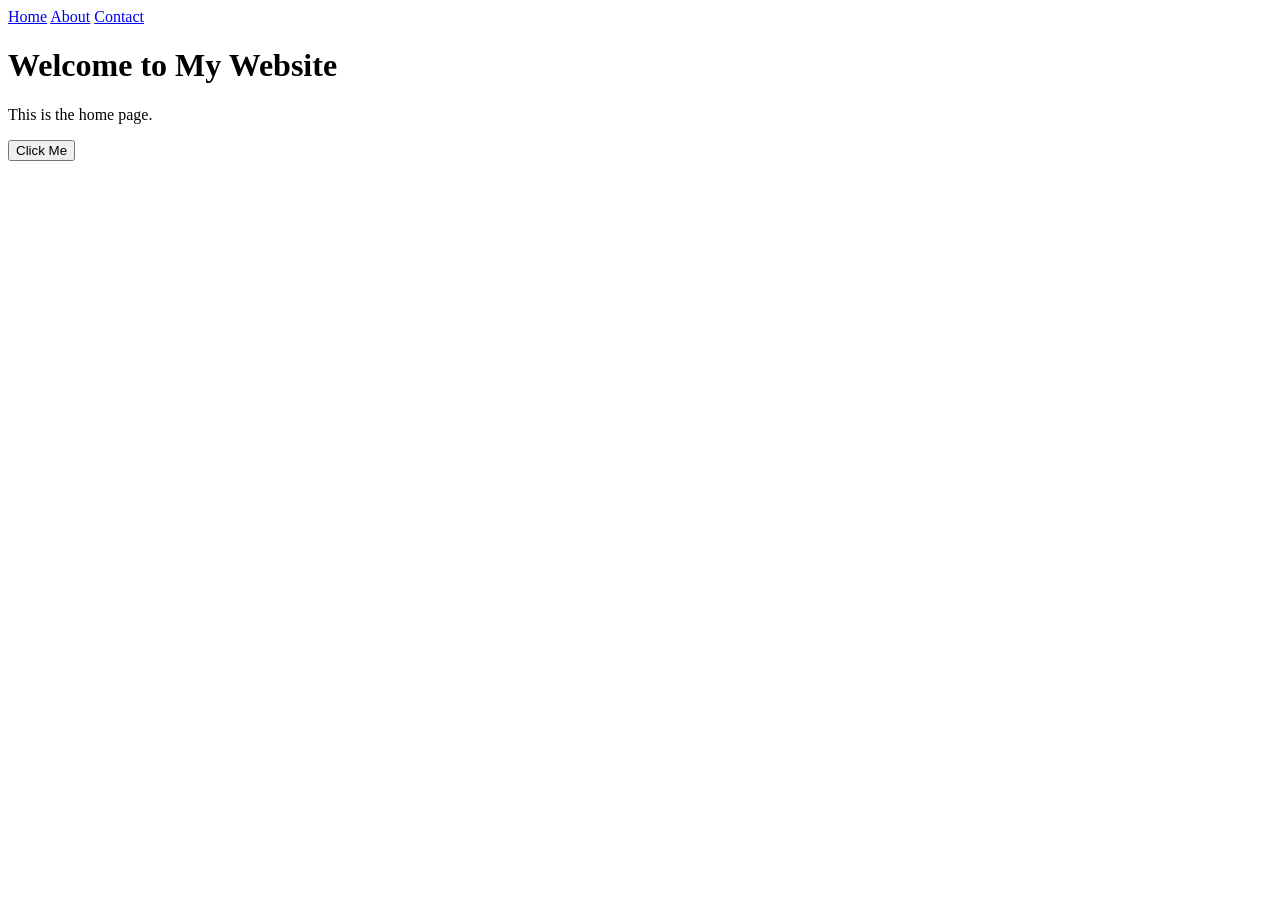
==== html/index.html @ c015706a "Activity" ====
<!DOCTYPE html>
<html>
<head>
    <title>Home Page</title>
    <link rel="stylesheet" href="style.css">
</head>
<body>

<div class="navbar">
    <a href="index.html">Home</a>
    <a href="about.html">About</a>
    <a href="contact.html">Contact</a>
</div>

<div class="container">
    <h1>Welcome to My Website</h1>
    <p>This is the home page.</p>
    <button onclick="showMessage()">Click Me</button>
</div>

<script src="script.js"></script>
</body>
</html>
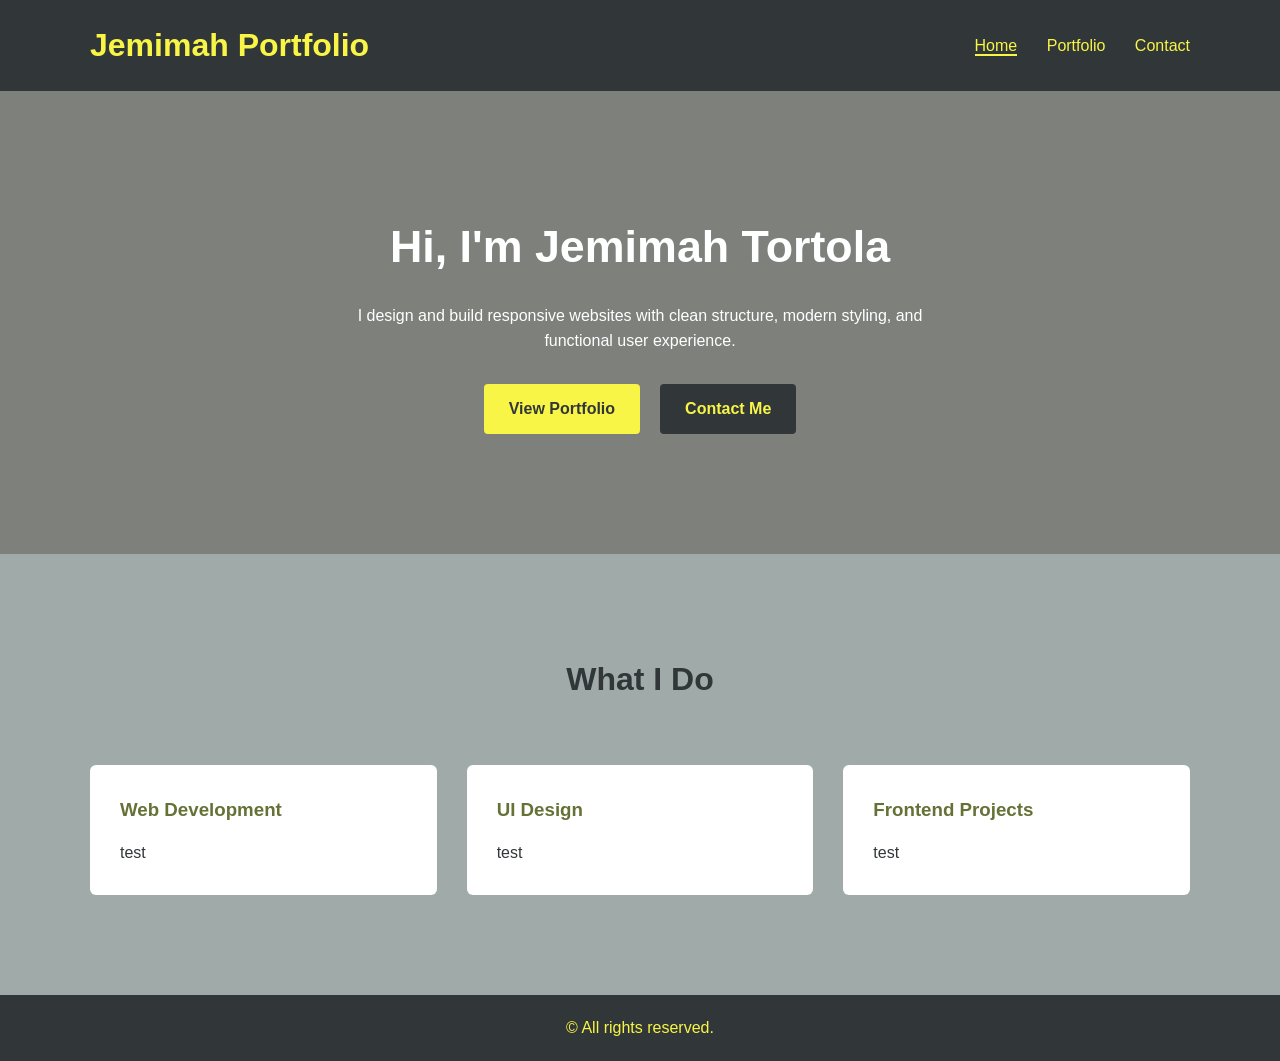
==== commit d384e8be: "Activity" ====
--- a/html/index.html
+++ b/html/index.html
@@ -1,23 +1,72 @@
 <!DOCTYPE html>
-<html>
+<html lang="en">
 <head>
-    <title>Home Page</title>
-    <link rel="stylesheet" href="style.css">
+    <meta charset="UTF-8">
+    <title>Home | Modern Site</title>
+    <meta name="viewport" content="width=device-width, initial-scale=1.0">
+    <link rel="stylesheet" href="../css/style.css">
 </head>
 <body>
 
-<div class="navbar">
-    <a href="index.html">Home</a>
-    <a href="about.html">About</a>
-    <a href="contact.html">Contact</a>
-</div>
+<header>
+    <div class="container nav-container">
+        <h1 class="logo">Jemimah Portfolio</h1>
+        <nav>
+            <a href="index.html" class="active">Home</a>
+            <a href="about.html">Portfolio</a>
+            <a href="contact.html">Contact</a>
+        </nav>
+    </div>
+</header>
 
-<div class="container">
-    <h1>Welcome to My Website</h1>
-    <p>This is the home page.</p>
-    <button onclick="showMessage()">Click Me</button>
-</div>
+<section class="hero">
+    <div class="container hero-content">
+        <h2>Hi, I'm Jemimah Tortola</h2>
+        <p>
+            I design and build responsive websites with clean structure,
+            modern styling, and functional user experience.
+        </p>
+        <div class="hero-buttons">
+            <a href="about.html" class="btn-primary">View Portfolio</a>
+            <a href="contact.html" class="btn-secondary">Contact Me</a>
+        </div>
+    </div>
+</section>
 
-<script src="script.js"></script>
+<section class="features">
+    <div class="container">
+        <h2 class="section-title">What I Do</h2>
+
+        <div class="feature-grid">
+
+            <div class="feature-card">
+                <h3>Web Development</h3>
+                <p>
+                    test
+                </p>
+            </div>
+
+            <div class="feature-card">
+                <h3>UI Design</h3>
+                <p>
+                    test
+                </p>
+            </div>
+
+            <div class="feature-card">
+                <h3>Frontend Projects</h3>
+                <p>
+                    test
+                </p>
+            </div>
+
+        </div>
+    </div>
+</section>
+
+<footer>
+    <p>© All rights reserved.</p>
+</footer>
+
 </body>
 </html>
--- a/css/style.css
+++ b/css/style.css
@@ -0,0 +1,245 @@
+@font-face {
+    font-family: 'HarmonyOS Sans';
+    src: url('https://db.onlinewebfonts.com/t/8c3c07f5fda2b5bdb9d9e29056dd97ab.woff2') format('woff2');
+}
+
+* {
+    margin: 0;
+    padding: 0;
+    box-sizing: border-box;
+    font-family: 'HarmonyOS Sans', sans-serif;
+}
+
+body {
+    background-color: #A0AAA9;
+    color: #313739;
+    line-height: 1.6;
+}
+
+.container {
+    width: 90%;
+    max-width: 1100px;
+    margin: auto;
+}
+
+/* Header */
+
+header {
+    background-color: #313739;
+    padding: 20px 0;
+}
+
+.nav-container {
+    display: flex;
+    justify-content: space-between;
+    align-items: center;
+}
+
+.logo {
+    color: #F8F546;
+    font-weight: 600;
+}
+
+nav a {
+    color: #F8F546;
+    text-decoration: none;
+    margin-left: 25px;
+    font-weight: 500;
+    transition: 0.3s;
+}
+
+nav a:hover {
+    color: #657136;
+}
+
+nav a.active {
+    border-bottom: 2px solid #F8F546;
+}
+
+/* Hero Section */
+
+.hero {
+    background-color: #7E807C;
+    padding: 120px 0;
+    text-align: center;
+    color: #ffffff;
+}
+
+.hero h2 {
+    font-size: 2.8rem;
+    margin-bottom: 20px;
+}
+
+.hero p {
+    max-width: 600px;
+    margin: 0 auto 30px;
+}
+
+.hero-buttons {
+    display: flex;
+    justify-content: center;
+    gap: 20px;
+    flex-wrap: wrap;
+}
+
+.btn-primary {
+    background-color: #F8F546;
+    color: #313739;
+    padding: 12px 25px;
+    text-decoration: none;
+    font-weight: 600;
+    border-radius: 4px;
+    transition: 0.3s;
+}
+
+.btn-primary:hover {
+    background-color: #657136;
+    color: #fff;
+}
+
+.btn-secondary {
+    background-color: #313739;
+    color: #F8F546;
+    padding: 12px 25px;
+    text-decoration: none;
+    font-weight: 600;
+    border-radius: 4px;
+    transition: 0.3s;
+}
+
+.btn-secondary:hover {
+    background-color: #657136;
+    color: #fff;
+}
+
+/* Features Section */
+
+.features {
+    background-color: #A0AAA9;
+    padding: 100px 0;
+}
+
+.section-title {
+    text-align: center;
+    margin-bottom: 60px;
+    font-size: 2rem;
+}
+
+.feature-grid {
+    display: flex;
+    gap: 30px;
+    flex-wrap: wrap;
+}
+
+.feature-card {
+    background-color: #ffffff;
+    padding: 30px;
+    flex: 1;
+    min-width: 250px;
+    border-radius: 6px;
+    transition: 0.3s;
+}
+
+.feature-card:hover {
+    transform: translateY(-5px);
+}
+
+.feature-card h3 {
+    margin-bottom: 15px;
+    color: #657136;
+}
+
+/* Portfolio Page */
+
+.portfolio-section {
+    background-color: #7E807C;
+    color: #ffffff;
+    padding: 100px 0;
+}
+
+.profile-card {
+    background-color: #313739;
+    padding: 30px;
+    text-align: center;
+    border-radius: 8px;
+}
+
+.profile-card img {
+    width: 180px;
+    height: 180px;
+    border-radius: 50%;
+    object-fit: cover;
+    margin-bottom: 20px;
+    border: 4px solid #F8F546;
+}
+
+.skill-list li,
+.interest-list li {
+    background-color: #657136;
+    padding: 10px;
+    margin-bottom: 10px;
+    border-radius: 4px;
+    color: #fff;
+}
+
+/* Contact Page */
+
+.contact-section {
+    background-color: #7E807C;
+    padding: 100px 0;
+}
+
+form {
+    max-width: 500px;
+    margin: 30px auto;
+    display: flex;
+    flex-direction: column;
+}
+
+input, textarea {
+    padding: 12px;
+    margin-bottom: 15px;
+    border: none;
+    border-radius: 4px;
+    background-color: #A0AAA9;
+    color: #313739;
+}
+
+button {
+    background-color: #F8F546;
+    color: #313739;
+    padding: 12px;
+    border: none;
+    font-weight: 600;
+    border-radius: 4px;
+    cursor: pointer;
+    transition: 0.3s;
+}
+
+button:hover {
+    background-color: #657136;
+    color: #fff;
+}
+
+footer {
+    background-color: #313739;
+    color: #F8F546;
+    text-align: center;
+    padding: 20px 0;
+}
+
+/* Responsive */
+
+@media (max-width: 768px) {
+    .nav-container {
+        flex-direction: column;
+    }
+
+    .feature-grid {
+        flex-direction: column;
+    }
+
+    .hero h2 {
+        font-size: 2rem;
+    }
+}
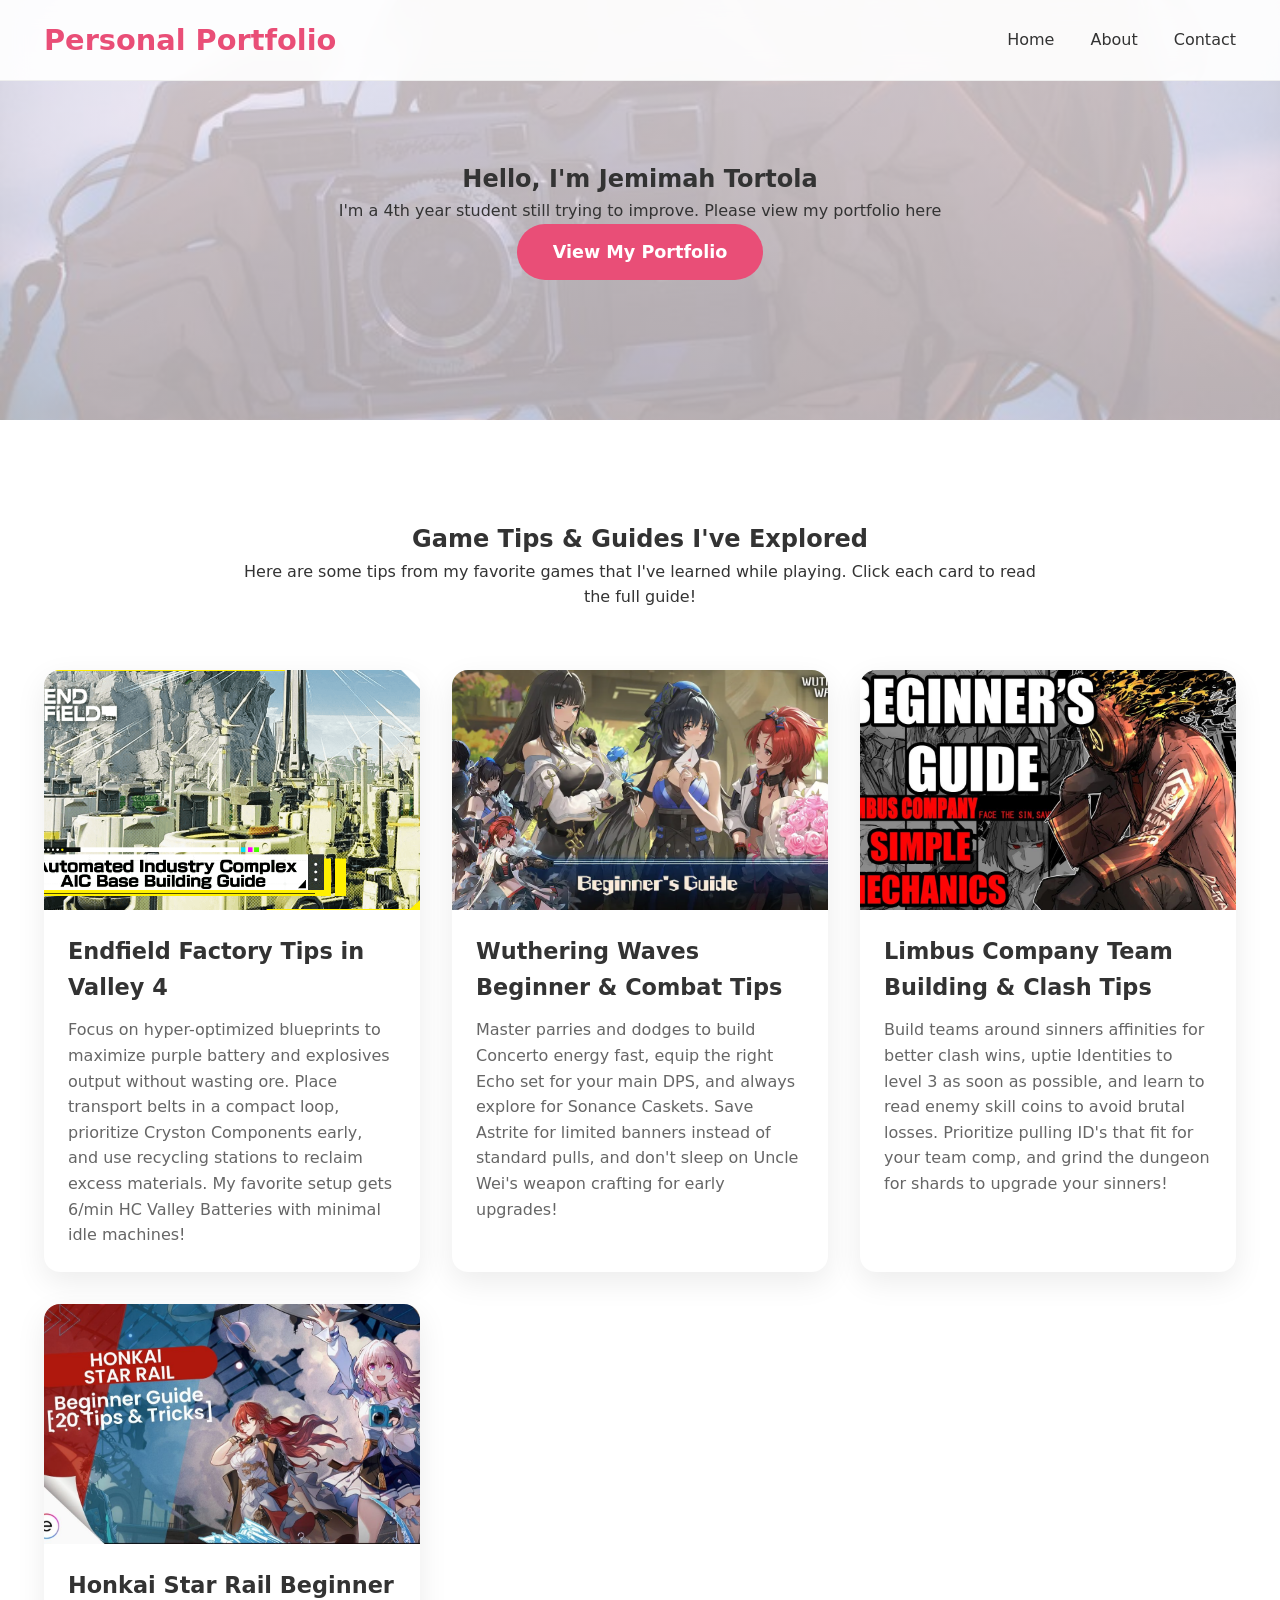
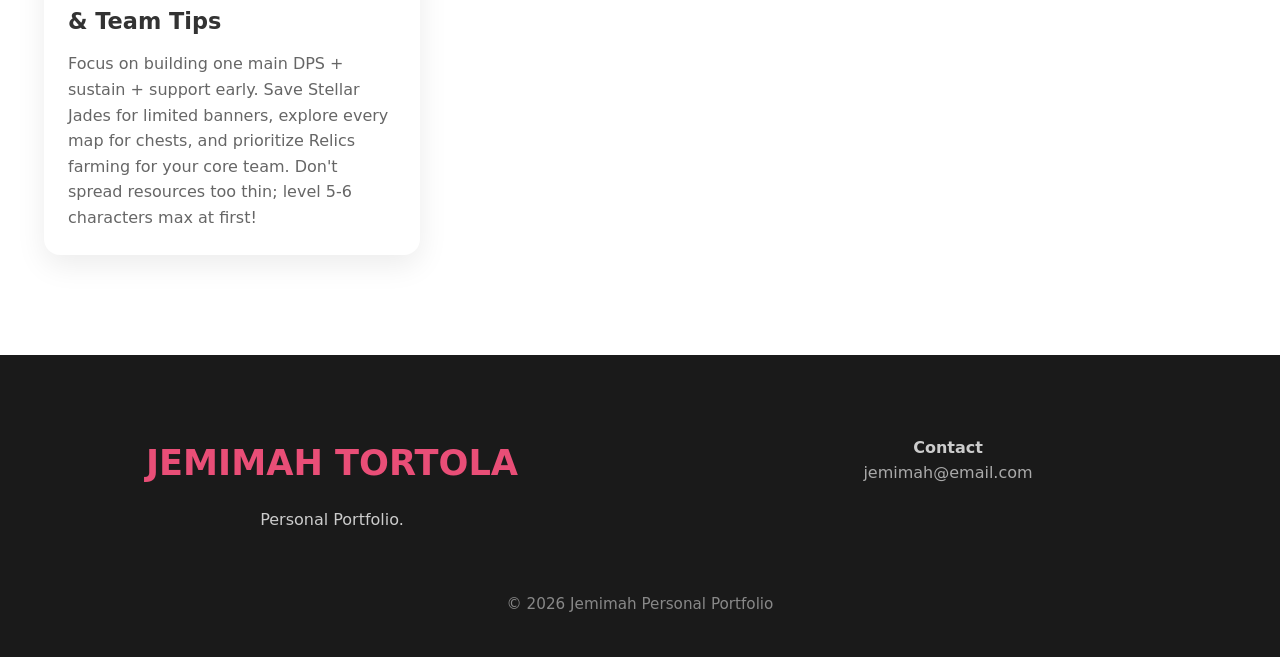
==== commit 921c5a81: "act3" ====
--- a/html/index.html
+++ b/html/index.html
@@ -1,72 +1,104 @@
 <!DOCTYPE html>
 <html lang="en">
 <head>
-    <meta charset="UTF-8">
-    <title>Home | Modern Site</title>
-    <meta name="viewport" content="width=device-width, initial-scale=1.0">
-    <link rel="stylesheet" href="../css/style.css">
+  <meta charset="UTF-8" />
+  <meta name="viewport" content="width=device-width, initial-scale=1.0"/>
+  <title>Portfolio</title>
+  <link rel="stylesheet" href="../css/style.css">
 </head>
 <body>
 
-<header>
-    <div class="container nav-container">
-        <h1 class="logo">Jemimah Portfolio</h1>
-        <nav>
-            <a href="index.html" class="active">Home</a>
-            <a href="about.html">Portfolio</a>
-            <a href="contact.html">Contact</a>
-        </nav>
+  <header>
+    <div class="container">
+      <nav>
+        <div class="logo">Personal Portfolio</div>
+        <ul class="nav-links">
+          <li><a href="index.html">Home</a></li>
+          <li><a href="about.html">About</a></li>
+          <li><a href="contact.html">Contact</a></li>
+        </ul>
+      </nav>
     </div>
-</header>
+  </header>
 
-<section class="hero">
-    <div class="container hero-content">
-        <h2>Hi, I'm Jemimah Tortola</h2>
-        <p>
-            I design and build responsive websites with clean structure,
-            modern styling, and functional user experience.
-        </p>
-        <div class="hero-buttons">
-            <a href="about.html" class="btn-primary">View Portfolio</a>
-            <a href="contact.html" class="btn-secondary">Contact Me</a>
+  <section class="hero">
+    <div class="container">
+      <h1>Hello, I'm Jemimah Tortola</h1>
+      <p>I'm a 4th year student still trying to improve. Please view my portfolio here</p>
+      <a href="about.html" class="btn">View My Portfolio</a>
+    </div>
+  </section>
+
+  <section class="section" id="projects">
+    <div class="container">
+      <div style="text-align:center; max-width:800px; margin:0 auto 60px;">
+        <h2>Game Tips & Guides I've Explored</h2>
+        <p>Here are some tips from my favorite games that I've learned while playing. Click each card to read the full guide!</p>
+      </div>
+
+      <div class="cards">
+        <a href="https://mobalytics.gg/arknights-endfield/bases/blueprints" class="card-link">
+          <div class="card">
+            <img src="../images/endfield.png" alt="Endfield factory setup">
+            <div class="card-body">
+              <h3>Endfield Factory Tips in Valley 4</h3>
+              <p>Focus on hyper-optimized blueprints to maximize purple battery and explosives output without wasting ore. Place transport belts in a compact loop, prioritize Cryston Components early, and use recycling stations to reclaim excess materials. My favorite setup gets 6/min HC Valley Batteries with minimal idle machines!</p>
+            </div>
+          </div>
+        </a>
+
+        <a href="https://www.prydwen.gg/wuthering-waves/guides/beginner-guide/" class="card-link">
+          <div class="card">
+            <img src="../images/wuwa.webp" alt="Wuthering Waves combat and echoes">
+            <div class="card-body">
+              <h3>Wuthering Waves Beginner & Combat Tips</h3>
+              <p>Master parries and dodges to build Concerto energy fast, equip the right Echo set for your main DPS, and always explore for Sonance Caskets. Save Astrite for limited banners instead of standard pulls, and don't sleep on Uncle Wei's weapon crafting for early upgrades!</p>
+            </div>
+          </div>
+        </a>
+
+        <a href="https://www.prydwen.gg/limbus-company/guides/beginner-guide/" class="card-link">
+          <div class="card">
+            <img src="../images/limbus.jpg" alt="Limbus Company team clash">
+            <div class="card-body">
+              <h3>Limbus Company Team Building & Clash Tips</h3>
+              <p>Build teams around sinners affinities for better clash wins, uptie Identities to level 3 as soon as possible, and learn to read enemy skill coins to avoid brutal losses. Prioritize pulling ID's that fit for your team comp, and grind the dungeon for shards to upgrade your sinners!</p>
+            </div>
+          </div>
+        </a>
+        
+        <a href="https://www.prydwen.gg/star-rail/guides/early-progression/" class="card-link">
+          <div class="card">
+            <img src="../images/hsr.jpg" alt="Honkai Star Rail team combat">
+            <div class="card-body">
+              <h3>Honkai Star Rail Beginner & Team Tips</h3>
+              <p>Focus on building one main DPS + sustain + support early. Save Stellar Jades for limited banners, explore every map for chests, and prioritize Relics farming for your core team. Don't spread resources too thin; level 5-6 characters max at first!</p>
+            </div>
+          </div>
+        </a>
+      </div>
+    </div>
+  </section>
+
+
+  <footer>
+    <div class="container">
+      <div class="footer-grid">
+        <div>
+          <div class="footer-logo">JEMIMAH TORTOLA</div>
+          <p>Personal Portfolio.</p>
         </div>
+        <div>
+          <h4>Contact</h4>
+          <a href="contact.html">jemimah@email.com</a>
+        </div>
+      </div>
+      <div class="copyright">
+        © 2026 Jemimah Personal Portfolio
+      </div>
     </div>
-</section>
+  </footer>
 
-<section class="features">
-    <div class="container">
-        <h2 class="section-title">What I Do</h2>
-
-        <div class="feature-grid">
-
-            <div class="feature-card">
-                <h3>Web Development</h3>
-                <p>
-                    test
-                </p>
-            </div>
-
-            <div class="feature-card">
-                <h3>UI Design</h3>
-                <p>
-                    test
-                </p>
-            </div>
-
-            <div class="feature-card">
-                <h3>Frontend Projects</h3>
-                <p>
-                    test
-                </p>
-            </div>
-
-        </div>
-    </div>
-</section>
-
-<footer>
-    <p>© All rights reserved.</p>
-</footer>
-
+  <script src="script.js"></script>
 </body>
 </html>
--- a/css/style.css
+++ b/css/style.css
@@ -1,245 +1,239 @@
-@font-face {
-    font-family: 'HarmonyOS Sans';
-    src: url('https://db.onlinewebfonts.com/t/8c3c07f5fda2b5bdb9d9e29056dd97ab.woff2') format('woff2');
+:root {
+  --accent:   #e94e77;
+  --text:     #333;
+  --light:    #f9f9f9;
+  --dark:     #1a1a1a;
+  --card-bg:  white;
+  --shadow:   0 10px 30px rgba(0,0,0,0.08);
 }
 
 * {
-    margin: 0;
-    padding: 0;
-    box-sizing: border-box;
-    font-family: 'HarmonyOS Sans', sans-serif;
+  margin: 0;
+  padding: 0;
+  box-sizing: border-box;
 }
 
 body {
-    background-color: #A0AAA9;
-    color: #313739;
-    line-height: 1.6;
+  font-family: system-ui, -apple-system, sans-serif;
+  color: var(--text);
+  line-height: 1.6;
+  background: white;
 }
 
 .container {
-    width: 90%;
-    max-width: 1100px;
-    margin: auto;
-}
-
-/* Header */
+  width: 100%;
+  max-width: 1240px;
+  margin: 0 auto;
+  padding: 0 24px;
+}
 
 header {
-    background-color: #313739;
-    padding: 20px 0;
-}
-
-.nav-container {
-    display: flex;
-    justify-content: space-between;
-    align-items: center;
+  position: fixed;
+  top: 0;
+  width: 100%;
+  z-index: 1000;
+  background: rgba(255,255,255,0.92);
+  backdrop-filter: blur(12px);
+  border-bottom: 1px solid #eee;
+  transition: all 0.3s;
+}
+
+nav {
+  display: flex;
+  justify-content: space-between;
+  align-items: center;
+  height: 80px;
 }
 
 .logo {
-    color: #F8F546;
-    font-weight: 600;
-}
-
-nav a {
-    color: #F8F546;
-    text-decoration: none;
-    margin-left: 25px;
-    font-weight: 500;
-    transition: 0.3s;
-}
-
-nav a:hover {
-    color: #657136;
-}
-
-nav a.active {
-    border-bottom: 2px solid #F8F546;
-}
-
-/* Hero Section */
-
-.hero {
-    background-color: #7E807C;
-    padding: 120px 0;
-    text-align: center;
-    color: #ffffff;
-}
-
-.hero h2 {
-    font-size: 2.8rem;
-    margin-bottom: 20px;
-}
-
-.hero p {
-    max-width: 600px;
-    margin: 0 auto 30px;
-}
-
-.hero-buttons {
-    display: flex;
-    justify-content: center;
-    gap: 20px;
-    flex-wrap: wrap;
-}
-
-.btn-primary {
-    background-color: #F8F546;
-    color: #313739;
-    padding: 12px 25px;
-    text-decoration: none;
-    font-weight: 600;
-    border-radius: 4px;
-    transition: 0.3s;
-}
-
-.btn-primary:hover {
-    background-color: #657136;
-    color: #fff;
-}
-
-.btn-secondary {
-    background-color: #313739;
-    color: #F8F546;
-    padding: 12px 25px;
-    text-decoration: none;
-    font-weight: 600;
-    border-radius: 4px;
-    transition: 0.3s;
-}
-
-.btn-secondary:hover {
-    background-color: #657136;
-    color: #fff;
-}
-
-/* Features Section */
-
-.features {
-    background-color: #A0AAA9;
-    padding: 100px 0;
-}
-
-.section-title {
-    text-align: center;
-    margin-bottom: 60px;
-    font-size: 2rem;
-}
-
-.feature-grid {
-    display: flex;
-    gap: 30px;
-    flex-wrap: wrap;
-}
-
-.feature-card {
-    background-color: #ffffff;
+  font-size: 1.8rem;
+  font-weight: 800;
+  color: var(--accent);
+}
+
+.nav-links {
+  display: flex;
+  gap: 36px;
+  list-style: none;
+}
+
+.nav-links a {
+  color: var(--text);
+  text-decoration: none;
+  font-weight: 500;
+  transition: color 0.2s;
+}
+
+.nav-links a:hover {
+  color: var(--accent);
+}
+
+.menu-toggle {
+  display: none;
+  font-size: 1.8rem;
+  cursor: pointer;
+  color: var(--text);
+}
+
+
+
+.btn {
+  display: inline-block;
+  background: var(--accent);
+  color: white;
+  padding: 14px 36px;
+  border-radius: 50px;
+  text-decoration: none;
+  font-weight: 600;
+  font-size: 1.1rem;
+  transition: all 0.25s;
+}
+
+.btn:hover {
+  background: #d43f6a;
+  transform: translateY(-3px);
+}
+
+.section {
+  padding: 100px 0;
+}
+
+.cards {
+  display: grid;
+  grid-template-columns: repeat(auto-fit, minmax(320px, 1fr));
+  gap: 32px;
+  margin-top: 40px;
+}
+
+.card-link {
+  text-decoration: none;
+  color: inherit;
+  display: block;
+  height: 100%;
+}
+
+.card {
+  background: var(--card-bg);
+  border-radius: 16px;
+  overflow: hidden;
+  box-shadow: var(--shadow);
+  transition: transform 0.3s ease, box-shadow 0.3s ease, 0.3s;
+  height: 100%;
+  display: flex;
+  flex-direction: column;
+}
+
+.card:hover {
+  transform: translateY(-12px);
+  box-shadow: 0 20px 50px rgba(0,0,0,0.14);
+  background: #fffaf5;
+}
+
+.card img {
+  width: 100%;
+  height: 240px;
+  object-fit: cover;
+  object-position: center;
+}
+
+.card-body {
+  padding: 24px;
+  flex-grow: 1;
+  display: flex;
+  flex-direction: column;
+}
+
+.card h3 {
+  font-size: 1.4rem;
+  margin-bottom: 12px;
+  color: var(--text);
+  transition: color 0.3s;
+}
+
+.card:hover h3 {
+  color: var(--accent);
+}
+
+.card p {
+  color: #666;
+  font-size: 1rem;
+  flex-grow: 1;
+}
+
+footer {
+  background: var(--dark);
+  color: #ccc;
+  padding: 80px 0 40px;
+  text-align: center;
+}
+
+.footer-grid {
+  display: grid;
+  grid-template-columns: repeat(auto-fit, minmax(200px, 1fr));
+  gap: 40px;
+  margin-bottom: 60px;
+}
+
+.footer-logo {
+  font-size: 2.2rem;
+  font-weight: 800;
+  color: var(--accent);
+  margin-bottom: 1rem;
+}
+
+footer a {
+  color: #aaa;
+  text-decoration: none;
+  display: block;
+  margin-bottom: 0.8rem;
+}
+
+footer a:hover {
+  color: white;
+}
+
+.copyright {
+  margin-top: 40px;
+  font-size: 0.95rem;
+  color: #888;
+}
+
+@media (max-width: 820px) {
+  .menu-toggle { display: block; }
+  .nav-links {
+    position: absolute;
+    top: 80px; left: 0; right: 0;
+    background: white;
+    flex-direction: column;
     padding: 30px;
-    flex: 1;
-    min-width: 250px;
-    border-radius: 6px;
-    transition: 0.3s;
-}
-
-.feature-card:hover {
-    transform: translateY(-5px);
-}
-
-.feature-card h3 {
-    margin-bottom: 15px;
-    color: #657136;
-}
-
-/* Portfolio Page */
-
-.portfolio-section {
-    background-color: #7E807C;
-    color: #ffffff;
-    padding: 100px 0;
-}
-
-.profile-card {
-    background-color: #313739;
-    padding: 30px;
-    text-align: center;
-    border-radius: 8px;
-}
-
-.profile-card img {
-    width: 180px;
-    height: 180px;
-    border-radius: 50%;
-    object-fit: cover;
-    margin-bottom: 20px;
-    border: 4px solid #F8F546;
-}
-
-.skill-list li,
-.interest-list li {
-    background-color: #657136;
-    padding: 10px;
-    margin-bottom: 10px;
-    border-radius: 4px;
-    color: #fff;
-}
-
-/* Contact Page */
-
-.contact-section {
-    background-color: #7E807C;
-    padding: 100px 0;
-}
-
-form {
-    max-width: 500px;
-    margin: 30px auto;
-    display: flex;
-    flex-direction: column;
-}
-
-input, textarea {
-    padding: 12px;
-    margin-bottom: 15px;
-    border: none;
-    border-radius: 4px;
-    background-color: #A0AAA9;
-    color: #313739;
-}
-
-button {
-    background-color: #F8F546;
-    color: #313739;
-    padding: 12px;
-    border: none;
-    font-weight: 600;
-    border-radius: 4px;
-    cursor: pointer;
-    transition: 0.3s;
-}
-
-button:hover {
-    background-color: #657136;
-    color: #fff;
-}
-
-footer {
-    background-color: #313739;
-    color: #F8F546;
-    text-align: center;
-    padding: 20px 0;
-}
-
-/* Responsive */
-
-@media (max-width: 768px) {
-    .nav-container {
-        flex-direction: column;
-    }
-
-    .feature-grid {
-        flex-direction: column;
-    }
-
-    .hero h2 {
-        font-size: 2rem;
-    }
-}+    gap: 24px;
+    transform: translateY(-100%);
+    opacity: 0;
+    transition: all 0.4s ease;
+    box-shadow: 0 10px 20px rgba(0,0,0,0.1);
+  }
+  .nav-links.active {
+    transform: translateY(0);
+    opacity: 1;
+  }
+}
+
+@media (min-width: 1200px) {
+  .cards {
+    grid-template-columns: repeat(3, 1fr);
+  }
+
+  .hero {
+  background-image: 
+    linear-gradient(rgba(253, 242, 248, 0.75), rgba(253, 242, 248, 0.65)),
+    url("../images/picture.jpg");
+  background-size: cover;
+  background-position: center;
+  background-repeat: no-repeat;
+  padding: 160px 0 140px;          
+  text-align: center;
+  position: relative;
+}
+
+}
+
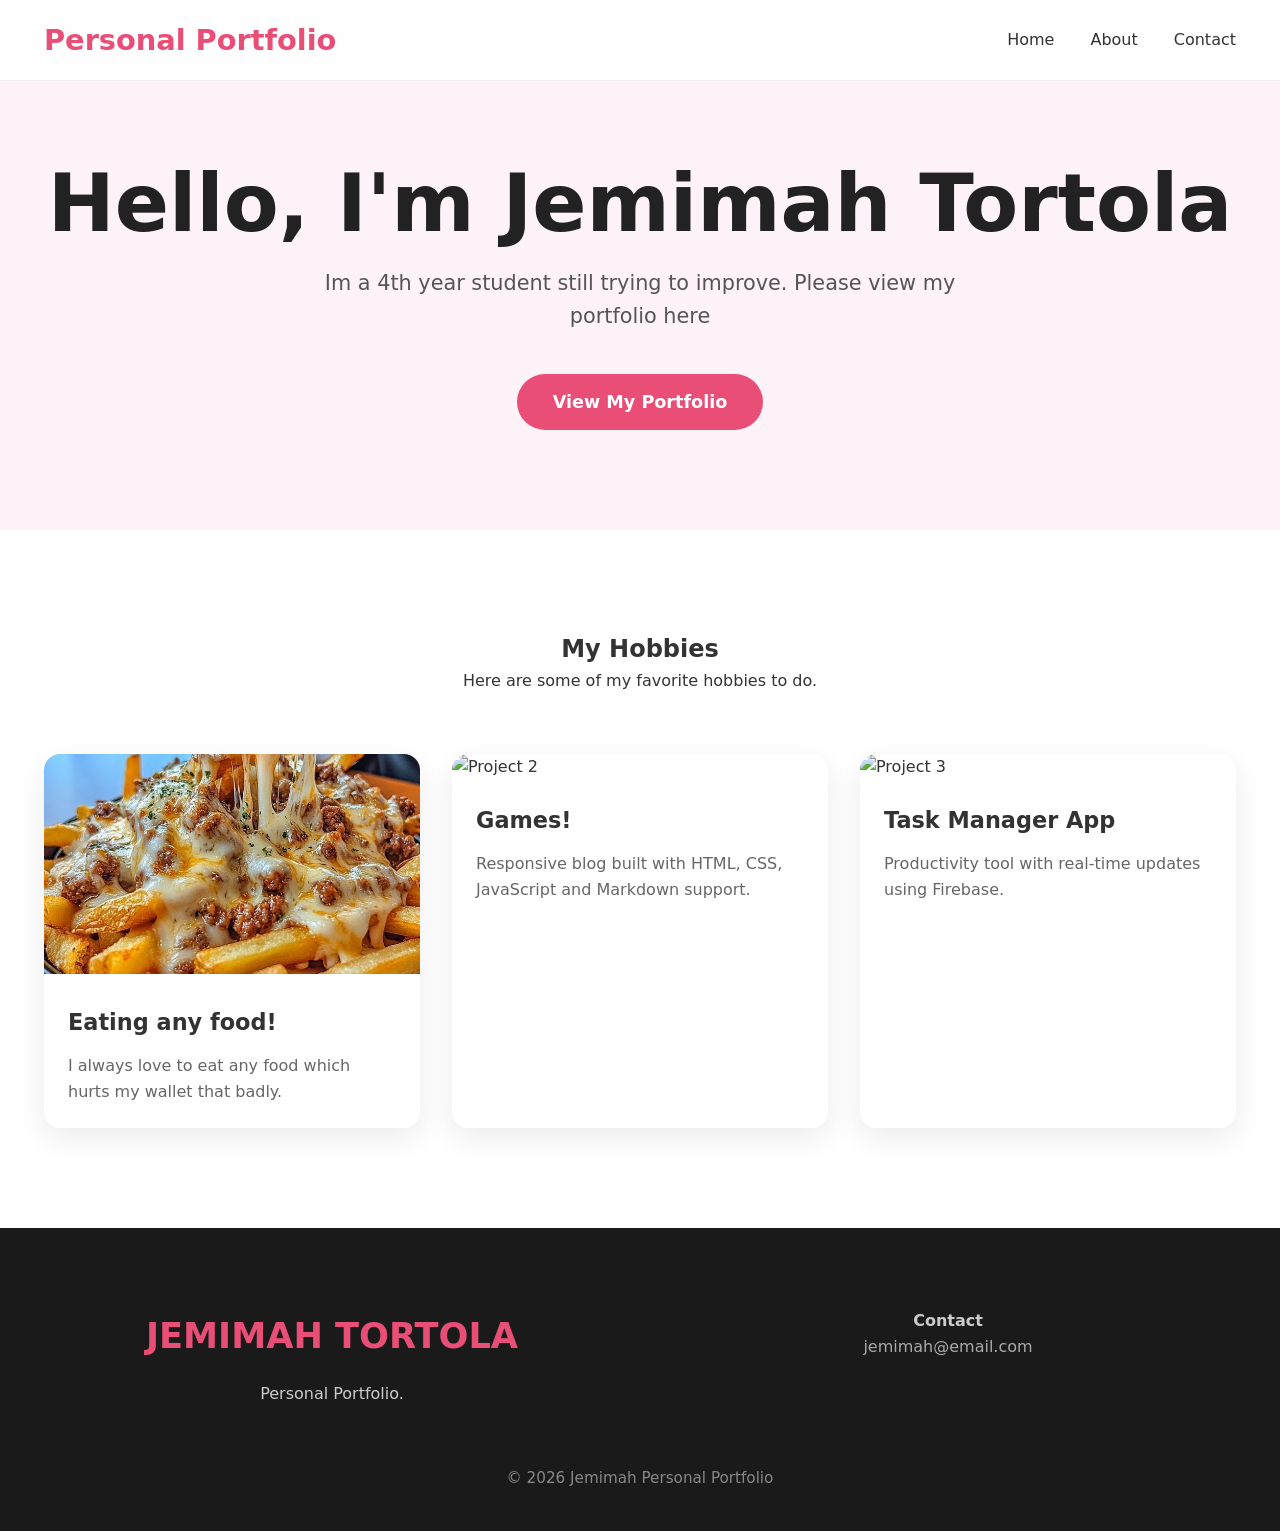
==== commit 42bcc30e: "act3" ====
--- a/html/index.html
+++ b/html/index.html
@@ -24,62 +24,43 @@
   <section class="hero">
     <div class="container">
       <h1>Hello, I'm Jemimah Tortola</h1>
-      <p>I'm a 4th year student still trying to improve. Please view my portfolio here</p>
-      <a href="about.html" class="btn">View My Portfolio</a>
+      <p>Im a 4th year student still trying to improve. Please view my portfolio here</p>
+      <a href="#porfolio" class="btn">View My Portfolio</a>
     </div>
   </section>
 
   <section class="section" id="projects">
     <div class="container">
       <div style="text-align:center; max-width:800px; margin:0 auto 60px;">
-        <h2>Game Tips & Guides I've Explored</h2>
-        <p>Here are some tips from my favorite games that I've learned while playing. Click each card to read the full guide!</p>
+        <h2>My Hobbies</h2>
+        <p>Here are some of my favorite hobbies to do.</p>
       </div>
 
       <div class="cards">
-        <a href="https://mobalytics.gg/arknights-endfield/bases/blueprints" class="card-link">
-          <div class="card">
-            <img src="../images/endfield.png" alt="Endfield factory setup">
-            <div class="card-body">
-              <h3>Endfield Factory Tips in Valley 4</h3>
-              <p>Focus on hyper-optimized blueprints to maximize purple battery and explosives output without wasting ore. Place transport belts in a compact loop, prioritize Cryston Components early, and use recycling stations to reclaim excess materials. My favorite setup gets 6/min HC Valley Batteries with minimal idle machines!</p>
-            </div>
+        <div class="card">
+          <img src="../images/food.jpg" alt="Project 1">
+          <div class="card-body">
+            <h3>Eating any food!</h3>
+            <p>I always love to eat any food which hurts my wallet that badly.</p>
           </div>
-        </a>
-
-        <a href="https://www.prydwen.gg/wuthering-waves/guides/beginner-guide/" class="card-link">
-          <div class="card">
-            <img src="../images/wuwa.webp" alt="Wuthering Waves combat and echoes">
-            <div class="card-body">
-              <h3>Wuthering Waves Beginner & Combat Tips</h3>
-              <p>Master parries and dodges to build Concerto energy fast, equip the right Echo set for your main DPS, and always explore for Sonance Caskets. Save Astrite for limited banners instead of standard pulls, and don't sleep on Uncle Wei's weapon crafting for early upgrades!</p>
-            </div>
+        </div>
+        <div class="card">
+          <img src="../images/" alt="Project 2">
+          <div class="card-body">
+            <h3>Games!</h3>
+            <p>Responsive blog built with HTML, CSS, JavaScript and Markdown support.</p>
           </div>
-        </a>
-
-        <a href="https://www.prydwen.gg/limbus-company/guides/beginner-guide/" class="card-link">
-          <div class="card">
-            <img src="../images/limbus.jpg" alt="Limbus Company team clash">
-            <div class="card-body">
-              <h3>Limbus Company Team Building & Clash Tips</h3>
-              <p>Build teams around sinners affinities for better clash wins, uptie Identities to level 3 as soon as possible, and learn to read enemy skill coins to avoid brutal losses. Prioritize pulling ID's that fit for your team comp, and grind the dungeon for shards to upgrade your sinners!</p>
-            </div>
+        </div>
+        <div class="card">
+          <img src="../images/" alt="Project 3">
+          <div class="card-body">
+            <h3>Task Manager App</h3>
+            <p>Productivity tool with real-time updates using Firebase.</p>
           </div>
-        </a>
-        
-        <a href="https://www.prydwen.gg/star-rail/guides/early-progression/" class="card-link">
-          <div class="card">
-            <img src="../images/hsr.jpg" alt="Honkai Star Rail team combat">
-            <div class="card-body">
-              <h3>Honkai Star Rail Beginner & Team Tips</h3>
-              <p>Focus on building one main DPS + sustain + support early. Save Stellar Jades for limited banners, explore every map for chests, and prioritize Relics farming for your core team. Don't spread resources too thin; level 5-6 characters max at first!</p>
-            </div>
-          </div>
-        </a>
+        </div>
       </div>
     </div>
   </section>
-
 
   <footer>
     <div class="container">
--- a/css/style.css
+++ b/css/style.css
@@ -1,10 +1,9 @@
 :root {
+  --bg-hero: #fdf2f8;
   --accent:   #e94e77;
   --text:     #333;
   --light:    #f9f9f9;
   --dark:     #1a1a1a;
-  --card-bg:  white;
-  --shadow:   0 10px 30px rgba(0,0,0,0.08);
 }
 
 * {
@@ -75,7 +74,26 @@
   color: var(--text);
 }
 
-
+.hero {
+  background: var(--bg-hero);
+  padding: 160px 0 100px;
+  text-align: center;
+}
+
+.hero h1 {
+  font-size: clamp(2.8rem, 7vw, 5rem);
+  line-height: 1.1;
+  margin-bottom: 1.2rem;
+  font-weight: 700;
+  color: #222;
+}
+
+.hero p {
+  font-size: 1.3rem;
+  max-width: 680px;
+  margin: 0 auto 2.5rem;
+  color: #555;
+}
 
 .btn {
   display: inline-block;
@@ -98,6 +116,49 @@
   padding: 100px 0;
 }
 
+.split {
+  display: grid;
+  grid-template-columns: 1fr 1fr;
+  gap: 60px;
+  align-items: center;
+}
+
+.split img {
+  width: 100%;
+  height: auto;
+  border-radius: 16px;
+  box-shadow: 0 20px 40px rgba(0,0,0,0.12);
+}
+
+.content h2 {
+  font-size: 2.8rem;
+  margin-bottom: 1.5rem;
+}
+
+.content p {
+  font-size: 1.15rem;
+  margin-bottom: 1.8rem;
+  color: #555;
+}
+
+form input, form textarea {
+  width: 100%;
+  padding: 14px;
+  margin-bottom: 16px;
+  border: 1px solid #ddd;
+  border-radius: 8px;
+  font-size: 1rem;
+}
+
+form textarea {
+  resize: vertical;
+}
+
+form button {
+  cursor: pointer;
+  border: none;
+}
+
 .cards {
   display: grid;
   grid-template-columns: repeat(auto-fit, minmax(320px, 1fr));
@@ -105,59 +166,37 @@
   margin-top: 40px;
 }
 
-.card-link {
-  text-decoration: none;
-  color: inherit;
-  display: block;
-  height: 100%;
-}
-
 .card {
-  background: var(--card-bg);
+  background: white;
   border-radius: 16px;
   overflow: hidden;
-  box-shadow: var(--shadow);
-  transition: transform 0.3s ease, box-shadow 0.3s ease, 0.3s;
-  height: 100%;
-  display: flex;
-  flex-direction: column;
+  box-shadow: 0 10px 30px rgba(0,0,0,0.08);
+  transition: transform 0.3s, box-shadow 0.3s;
 }
 
 .card:hover {
   transform: translateY(-12px);
   box-shadow: 0 20px 50px rgba(0,0,0,0.14);
-  background: #fffaf5;
 }
 
 .card img {
   width: 100%;
-  height: 240px;
+  height: 220px;
   object-fit: cover;
-  object-position: center;
 }
 
 .card-body {
   padding: 24px;
-  flex-grow: 1;
-  display: flex;
-  flex-direction: column;
 }
 
 .card h3 {
   font-size: 1.4rem;
   margin-bottom: 12px;
-  color: var(--text);
-  transition: color 0.3s;
-}
-
-.card:hover h3 {
-  color: var(--accent);
 }
 
 .card p {
   color: #666;
   font-size: 1rem;
-  flex-grow: 1;
 }
 
 footer {
@@ -190,6 +229,20 @@
 
 footer a:hover {
   color: white;
+}
+
+.socials {
+  font-size: 1.8rem;
+  margin-top: 1.5rem;
+}
+
+.socials a {
+  margin: 0 14px;
+  color: #aaa;
+}
+
+.socials a:hover {
+  color: var(--accent);
 }
 
 .copyright {
@@ -209,31 +262,17 @@
     gap: 24px;
     transform: translateY(-100%);
     opacity: 0;
-    transition: all 0.4s ease;
+    transition: all 0.4s;
     box-shadow: 0 10px 20px rgba(0,0,0,0.1);
   }
   .nav-links.active {
     transform: translateY(0);
     opacity: 1;
   }
-}
-
-@media (min-width: 1200px) {
-  .cards {
-    grid-template-columns: repeat(3, 1fr);
+  .split {
+    grid-template-columns: 1fr;
+    gap: 40px;
+    text-align: center;
   }
-
-  .hero {
-  background-image: 
-    linear-gradient(rgba(253, 242, 248, 0.75), rgba(253, 242, 248, 0.65)),
-    url("../images/picture.jpg");
-  background-size: cover;
-  background-position: center;
-  background-repeat: no-repeat;
-  padding: 160px 0 140px;          
-  text-align: center;
-  position: relative;
-}
-
-}
-
+  .hero h1 { font-size: clamp(2.6rem, 9vw, 4rem); }
+}
